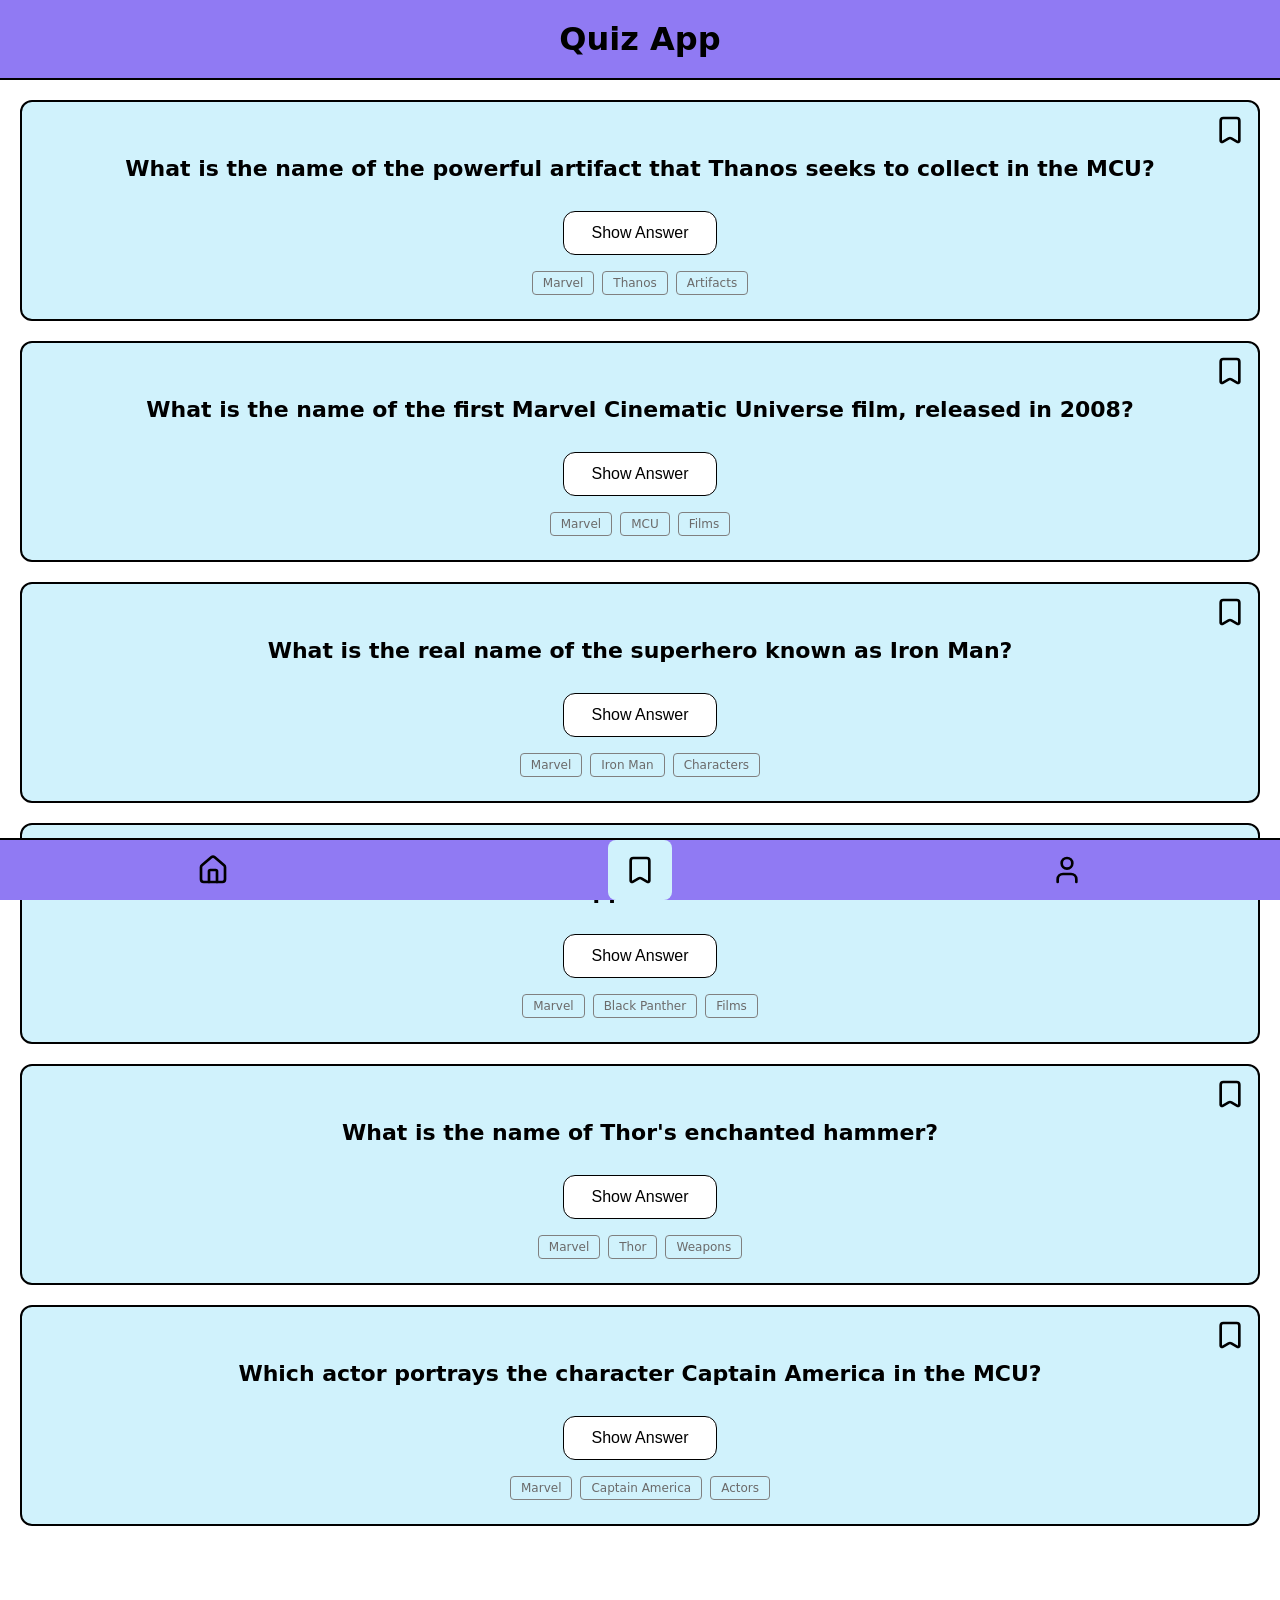
==== bookmarks.html @ b600d4a9 "feature/bookmarks" ====
<!doctype html>
<html lang="en">
  <head>
    <meta charset="UTF-8" />
    <meta name="viewport" content="width=device-width, initial-scale=1.0" />
    <title>Quiz App</title>
    <link rel="stylesheet" href="./css/style.css" />
  </head>
  <body>
    <header>
      <h1>Quiz App</h1>
    </header>
    <main>
      <article class="QuestionCard">
        <button class="bookmark">
          <img src="./assets/bookmark.svg" alt="Bookmark" />
        </button>
        <h2>
          What is the name of the powerful artifact that Thanos seeks to collect
          in the MCU?
        </h2>
        <p class="answer" hidden>Infinity Stones</p>
        <button class="toggle">Show Answer</button>
        <ul class="tags">
          <li class="tag">Marvel</li>
          <li class="tag">Thanos</li>
          <li class="tag">Artifacts</li>
        </ul>
      </article>
      <article class="QuestionCard">
        <button class="bookmark">
          <img src="./assets/bookmark.svg" alt="Bookmark" />
        </button>
        <h2>
          What is the name of the first Marvel Cinematic Universe film, released
          in 2008?
        </h2>
        <p class="answer" hidden>Iron Man</p>
        <button class="toggle">Show Answer</button>
        <ul class="tags">
          <li class="tag">Marvel</li>
          <li class="tag">MCU</li>
          <li class="tag">Films</li>
        </ul>
      </article>
      <article class="QuestionCard">
        <button class="bookmark">
          <img src="./assets/bookmark.svg" alt="Bookmark" />
        </button>
        <h2>What is the real name of the superhero known as Iron Man?</h2>
        <p class="answer" hidden>Tony Stark</p>
        <button class="toggle">Show Answer</button>
        <ul class="tags">
          <li class="tag">Marvel</li>
          <li class="tag">Iron Man</li>
          <li class="tag">Characters</li>
        </ul>
      </article>
      <article class="QuestionCard">
        <button class="bookmark">
          <img src="./assets/bookmark.svg" alt="Bookmark" />
        </button>
        <h2>
          Which MCU film features the first appearance of the character Black
          Panther?
        </h2>
        <p class="answer" hidden>Captain America: Civil War</p>
        <button class="toggle">Show Answer</button>
        <ul class="tags">
          <li class="tag">Marvel</li>
          <li class="tag">Black Panther</li>
          <li class="tag">Films</li>
        </ul>
      </article>
      <article class="QuestionCard">
        <button class="bookmark">
          <img src="./assets/bookmark.svg" alt="Bookmark" />
        </button>
        <h2>What is the name of Thor's enchanted hammer?</h2>
        <p class="answer" hidden>Mjolnir</p>
        <button class="toggle">Show Answer</button>
        <ul class="tags">
          <li class="tag">Marvel</li>
          <li class="tag">Thor</li>
          <li class="tag">Weapons</li>
        </ul>
      </article>
      <article class="QuestionCard">
        <button class="bookmark">
          <img src="./assets/bookmark.svg" alt="Bookmark" />
        </button>
        <h2>Which actor portrays the character Captain America in the MCU?</h2>
        <p class="answer" hidden>Chris Evans</p>
        <button class="toggle">Show Answer</button>
        <ul class="tags">
          <li class="tag">Marvel</li>
          <li class="tag">Captain America</li>
          <li class="tag">Actors</li>
        </ul>
      </article>
    </main>
    <footer>
      <nav class="navbar">
        <ul>
          <li>
            <a href="index.html">
              <img src="./assets/house.svg" alt="home" />
            </a>
          </li>
          <li>
            <a href="bookmarks.html" class="active">
              <img src="./assets/bookmark.svg" alt="bookmark" />
            </a>
          </li>
          <li>
            <a href="profile.html">
              <img src="./assets/user.svg" alt="profile" />
            </a>
          </li>
        </ul>
      </nav>
    </footer>
  </body>
</html>
---- css/style.css ----
* {
  box-sizing: border-box;
}

body {
  margin: 0;
  font-family: system-ui;
  padding-bottom: 70px;
}

header {
  position: sticky;
  top: 0;
  left: 0;
  width: 100%;
  text-align: center;
  padding: 20px;
  border-bottom: 2px solid black;
  background-color: rgb(144, 122, 243);
  z-index: 1000;
}

h1 {
  font-size: 32px;
  font-weight: 700;
  margin: 0px;
}

main {
  padding: 20px;
  display: flex;
  flex-direction: column;
  gap: 20px;
}

.QuestionCard {
  position: relative;
  border: 2px solid black;
  border-radius: 12px;
  padding: 24px;
  text-align: center;
  background-color: rgb(208, 242, 252);
}

.bookmark {
  position: absolute;
  top: 12px;
  right: 12px;
  border: none;
  background: none;
  cursor: pointer;
  padding: 0;
}

.bookmark img {
  width: 32px;
  height: 32px;
  object-fit: contain;
}

h2 {
  font-size: 22px;
  margin: 30px 0;
}

.answer {
  color: #4e4d4d;
  margin: -10px 0 20px;
}

.toggle {
  padding: 12px 28px;
  border: 1px solid black;
  border-radius: 12px;
  background: white;
  font-size: 16px;
  cursor: pointer;
  margin-bottom: 16px;
}

.toggle:hover {
  background-color: rgb(144, 122, 243);
}

.tags {
  list-style: none;
  margin: 0;
  padding: 0;
  display: flex;
  justify-content: center;
  gap: 8px;
  flex-wrap: wrap;
}

.tag {
  border: 1px solid grey;
  border-radius: 4px;
  padding: 4px 10px;
  font-size: 12px;
  color: #6b6a6a;
}

.navbar {
  position: fixed;
  bottom: 0;
  left: 0;
  width: 100%;
  background-color: rgb(144, 122, 243);
  border-top: 2px solid black;
}

.navbar ul {
  list-style-type: none;
  margin: 0;
  padding: 0;
  display: flex;
  justify-content: space-around;
}

.navbar ul li a {
  display: flex;
  justify-content: center;
  align-items: center;
  padding: 14px 16px;
  text-decoration: none;
}

.navbar ul li a img {
  width: 32px;
  height: 32px;
}

.navbar ul li a:hover {
  background-color: rgb(208, 242, 252);
  border-radius: 8px;
}

.navbar ul li a.active {
  background-color: rgb(208, 242, 252);
  border-radius: 8px;
}
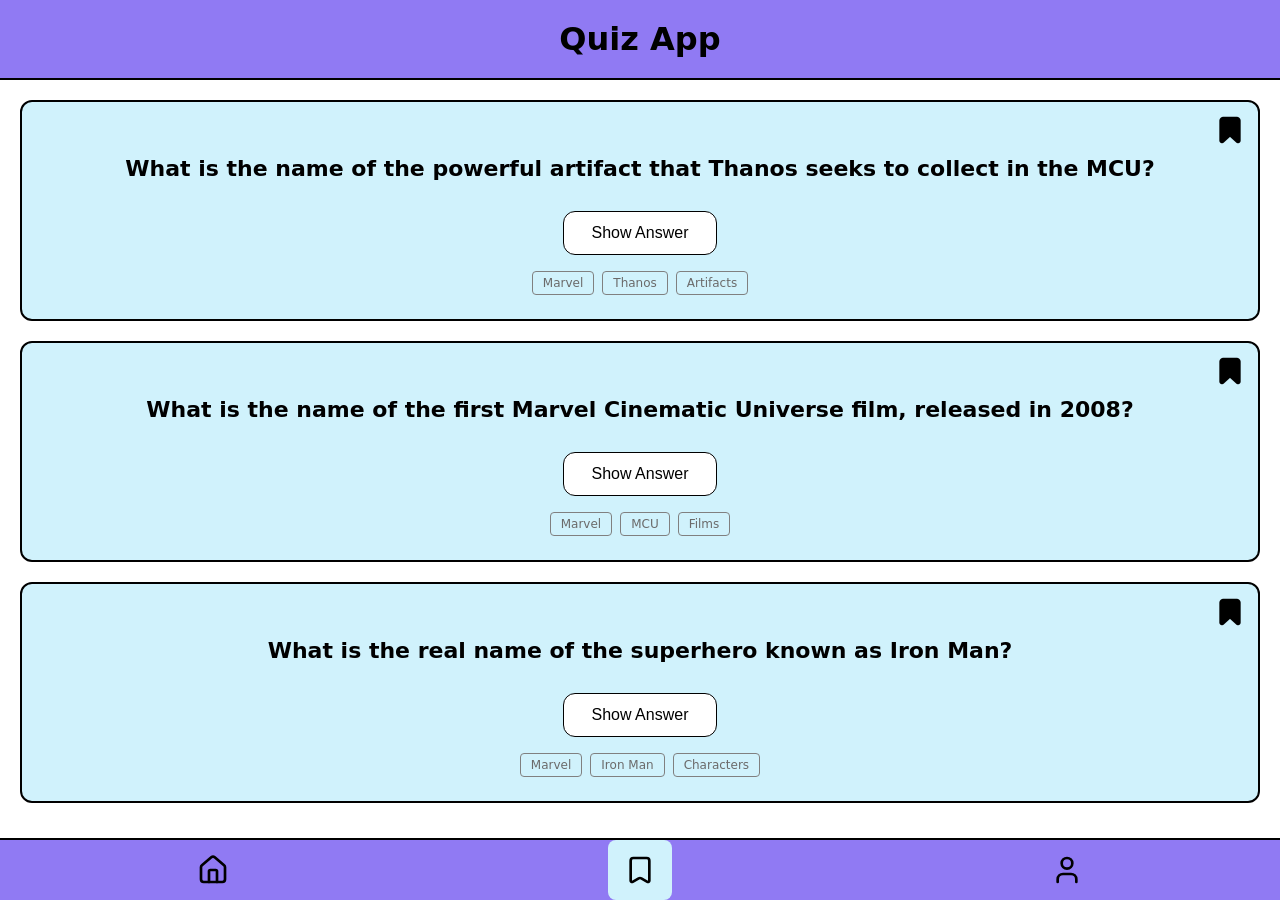
==== commit 7875f3f5: "profile" ====
--- a/bookmarks.html
+++ b/bookmarks.html
@@ -13,7 +13,7 @@
     <main>
       <article class="QuestionCard">
         <button class="bookmark">
-          <img src="./assets/bookmark.svg" alt="Bookmark" />
+          <img src="./assets/bookmarkblack.png" alt="Bookmark" />
         </button>
         <h2>
           What is the name of the powerful artifact that Thanos seeks to collect
@@ -29,7 +29,7 @@
       </article>
       <article class="QuestionCard">
         <button class="bookmark">
-          <img src="./assets/bookmark.svg" alt="Bookmark" />
+          <img src="./assets/bookmarkblack.png" alt="Bookmark" />
         </button>
         <h2>
           What is the name of the first Marvel Cinematic Universe film, released
@@ -45,7 +45,7 @@
       </article>
       <article class="QuestionCard">
         <button class="bookmark">
-          <img src="./assets/bookmark.svg" alt="Bookmark" />
+          <img src="./assets/bookmarkblack.png" alt="Bookmark" />
         </button>
         <h2>What is the real name of the superhero known as Iron Man?</h2>
         <p class="answer" hidden>Tony Stark</p>
@@ -54,48 +54,6 @@
           <li class="tag">Marvel</li>
           <li class="tag">Iron Man</li>
           <li class="tag">Characters</li>
-        </ul>
-      </article>
-      <article class="QuestionCard">
-        <button class="bookmark">
-          <img src="./assets/bookmark.svg" alt="Bookmark" />
-        </button>
-        <h2>
-          Which MCU film features the first appearance of the character Black
-          Panther?
-        </h2>
-        <p class="answer" hidden>Captain America: Civil War</p>
-        <button class="toggle">Show Answer</button>
-        <ul class="tags">
-          <li class="tag">Marvel</li>
-          <li class="tag">Black Panther</li>
-          <li class="tag">Films</li>
-        </ul>
-      </article>
-      <article class="QuestionCard">
-        <button class="bookmark">
-          <img src="./assets/bookmark.svg" alt="Bookmark" />
-        </button>
-        <h2>What is the name of Thor's enchanted hammer?</h2>
-        <p class="answer" hidden>Mjolnir</p>
-        <button class="toggle">Show Answer</button>
-        <ul class="tags">
-          <li class="tag">Marvel</li>
-          <li class="tag">Thor</li>
-          <li class="tag">Weapons</li>
-        </ul>
-      </article>
-      <article class="QuestionCard">
-        <button class="bookmark">
-          <img src="./assets/bookmark.svg" alt="Bookmark" />
-        </button>
-        <h2>Which actor portrays the character Captain America in the MCU?</h2>
-        <p class="answer" hidden>Chris Evans</p>
-        <button class="toggle">Show Answer</button>
-        <ul class="tags">
-          <li class="tag">Marvel</li>
-          <li class="tag">Captain America</li>
-          <li class="tag">Actors</li>
         </ul>
       </article>
     </main>
--- a/css/style.css
+++ b/css/style.css
@@ -1,6 +1,7 @@
 * {
   box-sizing: border-box;
 }
+/*Es verhindert, dass Layouts zerschossen werden, wenn man Abstände hinzufügt.*/
 
 body {
   margin: 0;
@@ -139,3 +140,9 @@
   background-color: rgb(208, 242, 252);
   border-radius: 8px;
 }
+
+html {
+  overflow-y: scroll;
+}
+/* Erzwingt eine Scrollleiste permanent, egal wie viel Inhalt da ist, 
+damit sich die verfügbare Breite nie ändert */
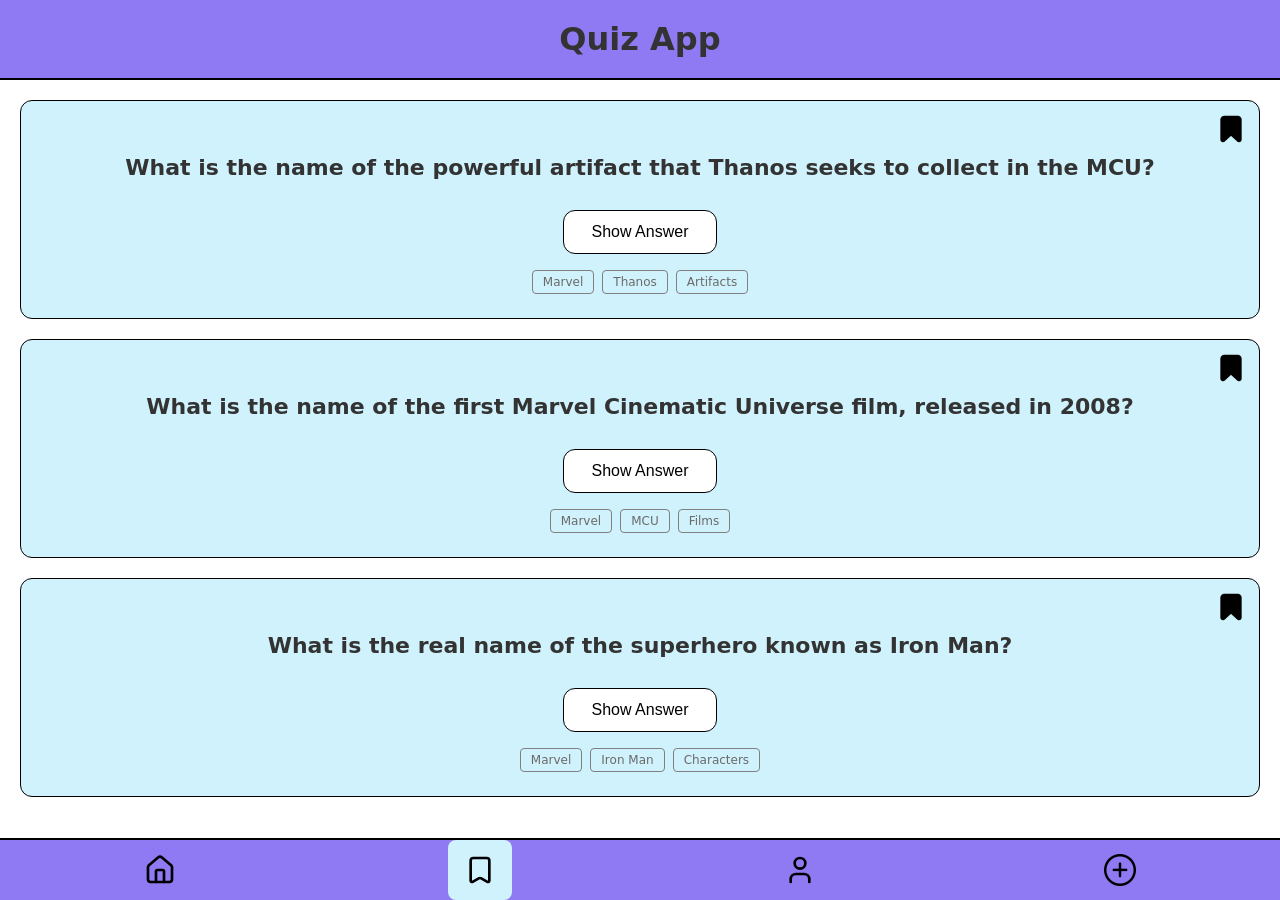
==== commit 555719e3: "Recap2 Tasks" ====
--- a/bookmarks.html
+++ b/bookmarks.html
@@ -1,6 +1,8 @@
 <!doctype html>
 <html lang="en">
   <head>
+    <script src="./js/darkmode.js" defer></script>
+    <script src="./js/index.js" defer></script>
     <meta charset="UTF-8" />
     <meta name="viewport" content="width=device-width, initial-scale=1.0" />
     <title>Quiz App</title>
@@ -11,6 +13,7 @@
       <h1>Quiz App</h1>
     </header>
     <main>
+      
       <article class="QuestionCard">
         <button class="bookmark">
           <img src="./assets/bookmarkblack.png" alt="Bookmark" />
@@ -56,6 +59,7 @@
           <li class="tag">Characters</li>
         </ul>
       </article>
+      
     </main>
     <footer>
       <nav class="navbar">
@@ -75,6 +79,11 @@
               <img src="./assets/user.svg" alt="profile" />
             </a>
           </li>
+            <li>
+            <a href="form.html">
+              <img src="./assets/add.png" alt="add question" />
+            </a>
+          </li>
         </ul>
       </nav>
     </footer>
--- a/css/style.css
+++ b/css/style.css
@@ -1,3 +1,7 @@
+@import url("profile.css");
+@import url("darkmode.css");
+@import url("form.css");
+
 * {
   box-sizing: border-box;
 }
@@ -36,7 +40,7 @@
 
 .QuestionCard {
   position: relative;
-  border: 2px solid black;
+  border: 1px solid black;
   border-radius: 12px;
   padding: 24px;
   text-align: center;
@@ -141,8 +145,14 @@
   border-radius: 8px;
 }
 
+/* Erzwingt eine Scrollleiste permanent, egal wie viel Inhalt da ist, 
+damit sich die verfügbare Breite nie ändert */
 html {
   overflow-y: scroll;
 }
-/* Erzwingt eine Scrollleiste permanent, egal wie viel Inhalt da ist, 
-damit sich die verfügbare Breite nie ändert */
+
+.hidden {
+  display: none;
+}
+
+
